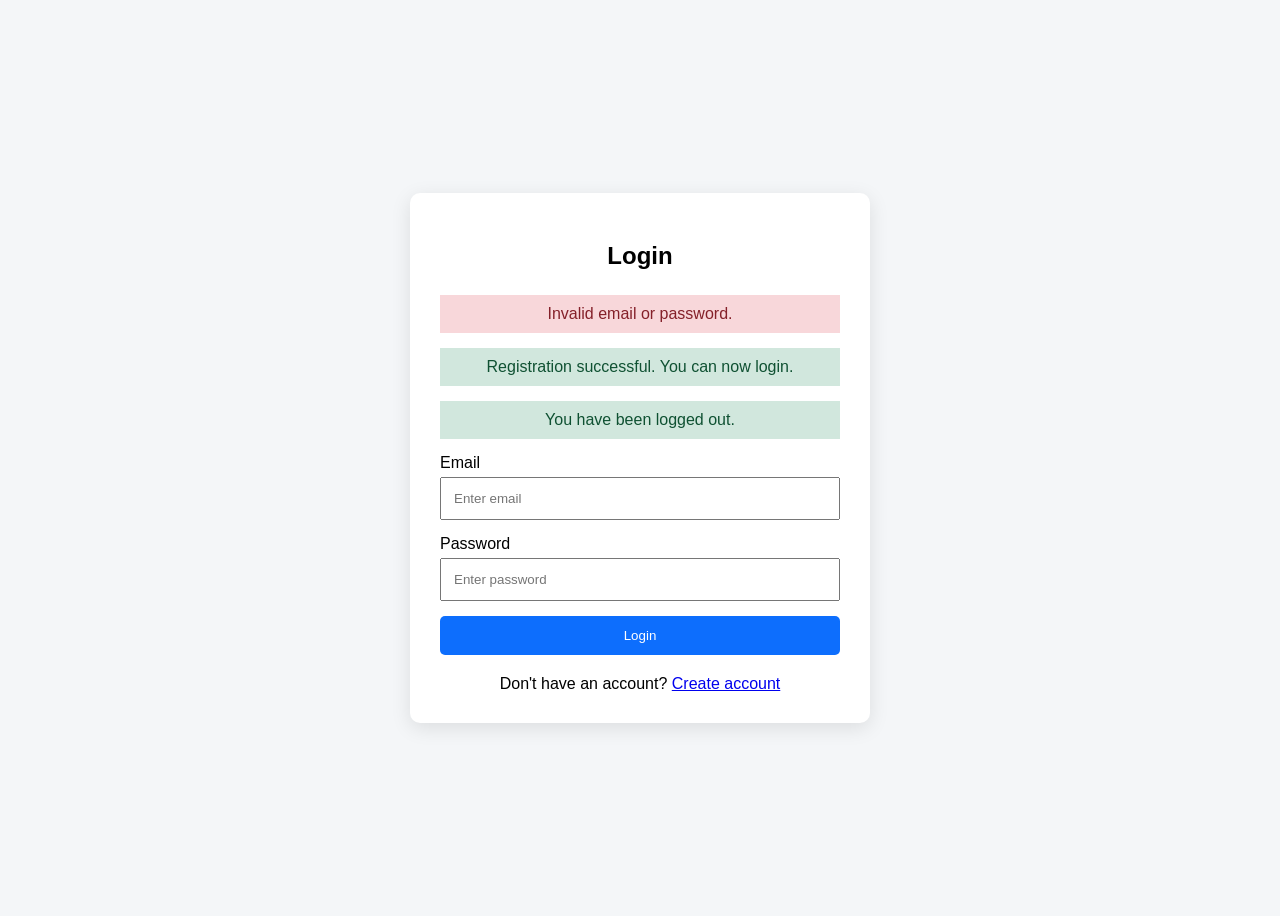
==== src/main/resources/templates/login.html @ 6c3f6629 "adding the login feature , Spring security" ====
<!DOCTYPE html>
<html lang="en">

<head>

  <meta charset="UTF-8">

  <meta name="viewport"
        content="width=device-width, initial-scale=1.0">

  <title>Login</title>

  <style>

    body {
        font-family: Arial, sans-serif;
        background: #f4f6f8;
        display: flex;
        justify-content: center;
        align-items: center;
        min-height: 100vh;
    }

    .login-container {
        width: 400px;
        background: white;
        padding: 30px;
        border-radius: 10px;
        box-shadow: 0 5px 20px rgba(0,0,0,0.1);
    }

    h2 {
        text-align: center;
        margin-bottom: 25px;
    }

    .form-group {
        margin-bottom: 15px;
    }

    label {
        display: block;
        margin-bottom: 5px;
    }

    input {
        width: 100%;
        padding: 12px;
        box-sizing: border-box;
    }

    button {
        width: 100%;
        padding: 12px;
        background: #0d6efd;
        color: white;
        border: none;
        cursor: pointer;
        border-radius: 5px;
    }

    .message {
        padding: 10px;
        margin-bottom: 15px;
        text-align: center;
    }

    .error {
        background: #f8d7da;
        color: #842029;
    }

    .success {
        background: #d1e7dd;
        color: #0f5132;
    }

    .signup {
        text-align: center;
        margin-top: 20px;
    }

  </style>

</head>

<body>

<div class="login-container">

  <h2>Login</h2>


  <!-- Login error -->

  <div
          th:if="${param.error}"
          class="message error">

    Invalid email or password.

  </div>


  <!-- Registration success -->

  <div
          th:if="${param.registered}"
          class="message success">

    Registration successful.
    You can now login.

  </div>


  <!-- Logout -->

  <div
          th:if="${param.logout}"
          class="message success">

    You have been logged out.

  </div>


  <form method="POST" action="/login">

    <div class="form-group">

      <label>Email</label>

      <input
              type="email"
              name="username"
              placeholder="Enter email"
              required>

    </div>


    <div class="form-group">

      <label>Password</label>

      <input
              type="password"
              name="password"
              placeholder="Enter password"
              required>

    </div>


    <button type="submit">

      Login

    </button>

  </form>


  <div class="signup">

    Don't have an account?

    <a href="/signup">
      Create account
    </a>

  </div>

</div>

</body>

</html>
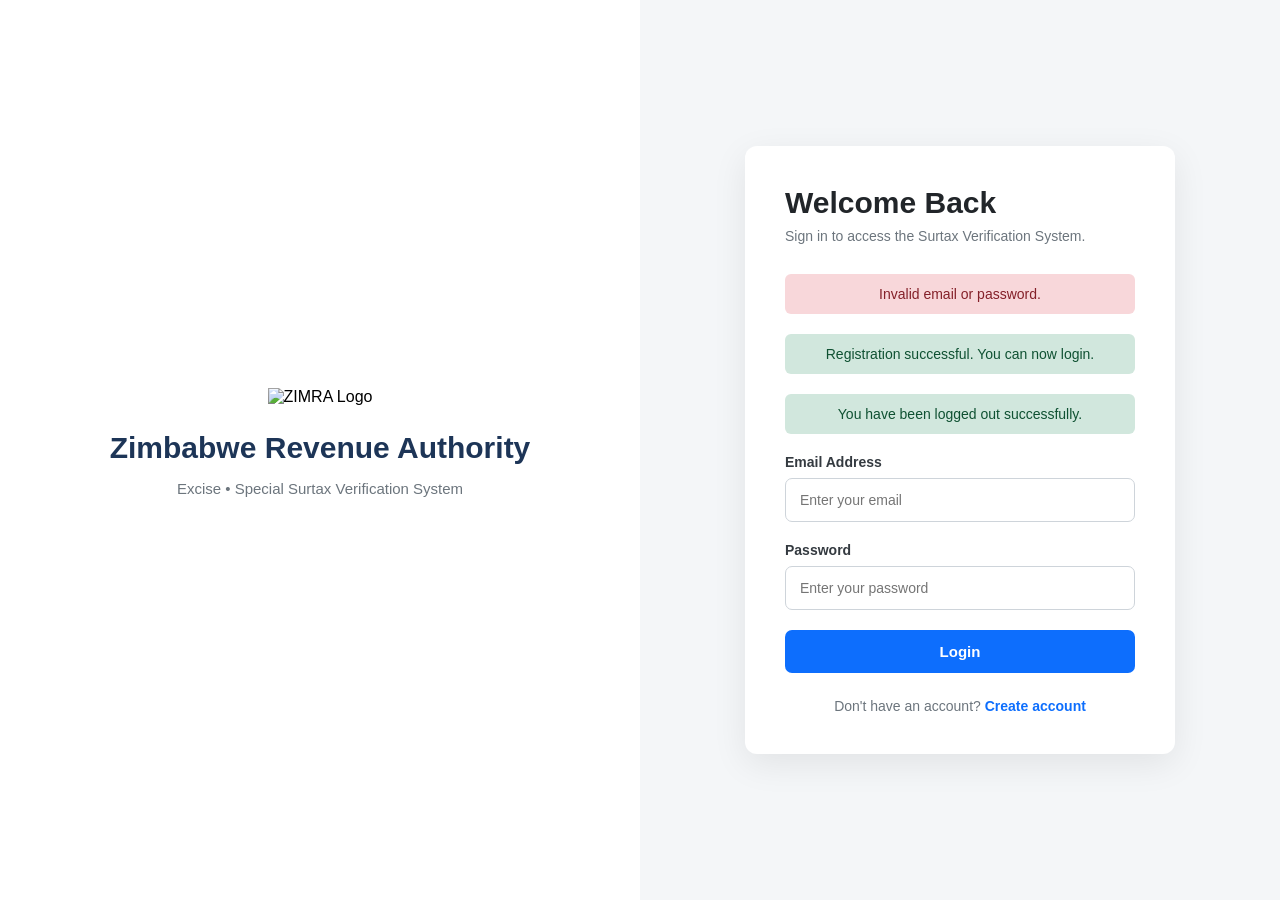
==== commit 6d96d1cc: "displaying logged in user on frontend" ====
--- a/src/main/resources/templates/login.html
+++ b/src/main/resources/templates/login.html
@@ -1,5 +1,12 @@
+
+
+
+
+
+
 <!DOCTYPE html>
-<html lang="en">
+<html lang="en"
+      xmlns:th="http://www.thymeleaf.org">
 
 <head>
 
@@ -8,172 +15,582 @@
   <meta name="viewport"
         content="width=device-width, initial-scale=1.0">
 
-  <title>Login</title>
+  <title>ZIMRA | Login</title>
+
 
   <style>
 
+    * {
+        box-sizing: border-box;
+    }
+
+
     body {
+
+        margin: 0;
+
         font-family: Arial, sans-serif;
+
+        min-height: 100vh;
+
         background: #f4f6f8;
+
+    }
+
+
+    /* =========================================
+       MAIN SPLIT SCREEN
+    ========================================== */
+
+    .login-page {
+
+        min-height: 100vh;
+
         display: flex;
+
+    }
+
+
+    /* =========================================
+       LEFT SIDE
+    ========================================== */
+
+    .logo-section {
+
+        width: 50%;
+
+        min-height: 100vh;
+
+        background: #ffffff;
+
+        display: flex;
+
+        align-items: center;
+
         justify-content: center;
+
+        position: relative;
+
+        overflow: hidden;
+
+    }
+
+
+    .logo-content {
+
+        text-align: center;
+
+        width: 80%;
+
+    }
+
+
+    .logo-content img {
+
+        width: 70%;
+
+        max-width: 500px;
+
+        height: auto;
+
+        object-fit: contain;
+
+    }
+
+
+    .logo-content h1 {
+
+        margin-top: 25px;
+
+        margin-bottom: 10px;
+
+        font-size: 30px;
+
+        color: #1d3557;
+
+    }
+
+
+    .logo-content p {
+
+        color: #6c757d;
+
+        font-size: 15px;
+
+    }
+
+
+    /* =========================================
+       RIGHT SIDE
+    ========================================== */
+
+    .form-section {
+
+        width: 50%;
+
+        min-height: 100vh;
+
+        background: #f4f6f8;
+
+        display: flex;
+
         align-items: center;
-        min-height: 100vh;
-    }
+
+        justify-content: center;
+
+        padding: 40px;
+
+    }
+
+
+    /* =========================================
+       LOGIN CARD
+    ========================================== */
 
     .login-container {
-        width: 400px;
+
+        width: 100%;
+
+        max-width: 430px;
+
         background: white;
-        padding: 30px;
-        border-radius: 10px;
-        box-shadow: 0 5px 20px rgba(0,0,0,0.1);
-    }
-
-    h2 {
+
+        padding: 40px;
+
+        border-radius: 12px;
+
+        box-shadow:
+            0 10px 35px rgba(0, 0, 0, 0.08);
+
+    }
+
+
+    .login-header {
+
+        margin-bottom: 30px;
+
+    }
+
+
+    .login-header h2 {
+
+        margin: 0 0 8px;
+
+        font-size: 30px;
+
+        color: #212529;
+
+    }
+
+
+    .login-header p {
+
+        margin: 0;
+
+        color: #6c757d;
+
+        font-size: 14px;
+
+    }
+
+
+    /* =========================================
+       FORM
+    ========================================== */
+
+    .form-group {
+
+        margin-bottom: 20px;
+
+    }
+
+
+    label {
+
+        display: block;
+
+        margin-bottom: 8px;
+
+        font-size: 14px;
+
+        font-weight: 600;
+
+        color: #343a40;
+
+    }
+
+
+    input {
+
+        width: 100%;
+
+        padding: 13px 14px;
+
+        border: 1px solid #ced4da;
+
+        border-radius: 7px;
+
+        font-size: 14px;
+
+        outline: none;
+
+        transition: 0.2s;
+
+    }
+
+
+    input:focus {
+
+        border-color: #0d6efd;
+
+        box-shadow:
+            0 0 0 3px rgba(13, 110, 253, 0.1);
+
+    }
+
+
+    /* =========================================
+       LOGIN BUTTON
+    ========================================== */
+
+    button {
+
+        width: 100%;
+
+        padding: 13px;
+
+        background: #0d6efd;
+
+        color: white;
+
+        border: none;
+
+        cursor: pointer;
+
+        border-radius: 7px;
+
+        font-size: 15px;
+
+        font-weight: 600;
+
+        transition: 0.2s;
+
+    }
+
+
+    button:hover {
+
+        background: #0b5ed7;
+
+    }
+
+
+    /* =========================================
+       MESSAGES
+    ========================================== */
+
+    .message {
+
+        padding: 12px;
+
+        margin-bottom: 20px;
+
         text-align: center;
-        margin-bottom: 25px;
-    }
-
-    .form-group {
-        margin-bottom: 15px;
-    }
-
-    label {
-        display: block;
-        margin-bottom: 5px;
-    }
-
-    input {
-        width: 100%;
-        padding: 12px;
-        box-sizing: border-box;
-    }
-
-    button {
-        width: 100%;
-        padding: 12px;
-        background: #0d6efd;
-        color: white;
-        border: none;
-        cursor: pointer;
-        border-radius: 5px;
-    }
-
-    .message {
-        padding: 10px;
-        margin-bottom: 15px;
+
+        border-radius: 6px;
+
+        font-size: 14px;
+
+    }
+
+
+    .error {
+
+        background: #f8d7da;
+
+        color: #842029;
+
+    }
+
+
+    .success {
+
+        background: #d1e7dd;
+
+        color: #0f5132;
+
+    }
+
+
+    /* =========================================
+       SIGN UP
+    ========================================== */
+
+    .signup {
+
         text-align: center;
-    }
-
-    .error {
-        background: #f8d7da;
-        color: #842029;
-    }
-
-    .success {
-        background: #d1e7dd;
-        color: #0f5132;
-    }
-
-    .signup {
-        text-align: center;
-        margin-top: 20px;
+
+        margin-top: 25px;
+
+        color: #6c757d;
+
+        font-size: 14px;
+
+    }
+
+
+    .signup a {
+
+        color: #0d6efd;
+
+        text-decoration: none;
+
+        font-weight: 600;
+
+    }
+
+
+    .signup a:hover {
+
+        text-decoration: underline;
+
+    }
+
+
+    /* =========================================
+       MOBILE
+    ========================================== */
+
+    @media (max-width: 768px) {
+
+        .login-page {
+
+            flex-direction: column;
+
+        }
+
+
+        .logo-section {
+
+            width: 100%;
+
+            min-height: 35vh;
+
+        }
+
+
+        .logo-content img {
+
+            width: 45%;
+
+            max-width: 250px;
+
+        }
+
+
+        .logo-content h1 {
+
+            font-size: 22px;
+
+            margin-top: 10px;
+
+        }
+
+
+        .logo-content p {
+
+            display: none;
+
+        }
+
+
+        .form-section {
+
+            width: 100%;
+
+            min-height: 65vh;
+
+            padding: 25px;
+
+        }
+
+
+        .login-container {
+
+            padding: 30px 25px;
+
+        }
+
     }
 
   </style>
 
 </head>
 
+
 <body>
 
-<div class="login-container">
-
-  <h2>Login</h2>
-
-
-  <!-- Login error -->
-
-  <div
-          th:if="${param.error}"
-          class="message error">
-
-    Invalid email or password.
-
-  </div>
-
-
-  <!-- Registration success -->
-
-  <div
-          th:if="${param.registered}"
-          class="message success">
-
-    Registration successful.
-    You can now login.
-
-  </div>
-
-
-  <!-- Logout -->
-
-  <div
-          th:if="${param.logout}"
-          class="message success">
-
-    You have been logged out.
-
-  </div>
-
-
-  <form method="POST" action="/login">
-
-    <div class="form-group">
-
-      <label>Email</label>
-
-      <input
-              type="email"
-              name="username"
-              placeholder="Enter email"
-              required>
+
+<div class="login-page">
+
+
+  <!-- =========================================
+       LEFT: ZIMRA LOGO
+  ========================================== -->
+
+  <section class="logo-section">
+
+    <div class="logo-content">
+
+      <img
+              src="zimra.jpg"
+              alt="ZIMRA Logo">
+
+
+      <h1>
+        Zimbabwe Revenue Authority
+      </h1>
+
+
+      <p>
+        Excise • Special Surtax Verification System
+      </p>
 
     </div>
 
-
-    <div class="form-group">
-
-      <label>Password</label>
-
-      <input
-              type="password"
-              name="password"
-              placeholder="Enter password"
-              required>
+  </section>
+
+
+  <!-- =========================================
+       RIGHT: LOGIN
+  ========================================== -->
+
+  <section class="form-section">
+
+
+    <div class="login-container">
+
+
+      <div class="login-header">
+
+        <h2>
+          Welcome Back
+        </h2>
+
+        <p>
+          Sign in to access the Surtax Verification System.
+        </p>
+
+      </div>
+
+
+      <!-- LOGIN ERROR -->
+
+      <div
+              th:if="${param.error}"
+              class="message error">
+
+        Invalid email or password.
+
+      </div>
+
+
+      <!-- REGISTRATION SUCCESS -->
+
+      <div
+              th:if="${param.registered}"
+              class="message success">
+
+        Registration successful.
+        You can now login.
+
+      </div>
+
+
+      <!-- LOGOUT -->
+
+      <div
+              th:if="${param.logout}"
+              class="message success">
+
+        You have been logged out successfully.
+
+      </div>
+
+
+      <!-- LOGIN FORM -->
+
+      <form
+              method="POST"
+              action="/login">
+
+
+        <div class="form-group">
+
+          <label for="email">
+            Email Address
+          </label>
+
+          <input
+                  type="email"
+                  id="email"
+                  name="username"
+                  placeholder="Enter your email"
+                  autocomplete="email"
+                  required>
+
+        </div>
+
+
+        <div class="form-group">
+
+          <label for="password">
+            Password
+          </label>
+
+          <input
+                  type="password"
+                  id="password"
+                  name="password"
+                  placeholder="Enter your password"
+                  autocomplete="current-password"
+                  required>
+
+        </div>
+
+
+        <button type="submit">
+
+          Login
+
+        </button>
+
+
+      </form>
+
+
+      <div class="signup">
+
+        Don't have an account?
+
+        <a href="/signup">
+
+          Create account
+
+        </a>
+
+      </div>
+
 
     </div>
 
 
-    <button type="submit">
-
-      Login
-
-    </button>
-
-  </form>
-
-
-  <div class="signup">
-
-    Don't have an account?
-
-    <a href="/signup">
-      Create account
-    </a>
-
-  </div>
+  </section>
+
 
 </div>
 
+
 </body>
 
 </html>
